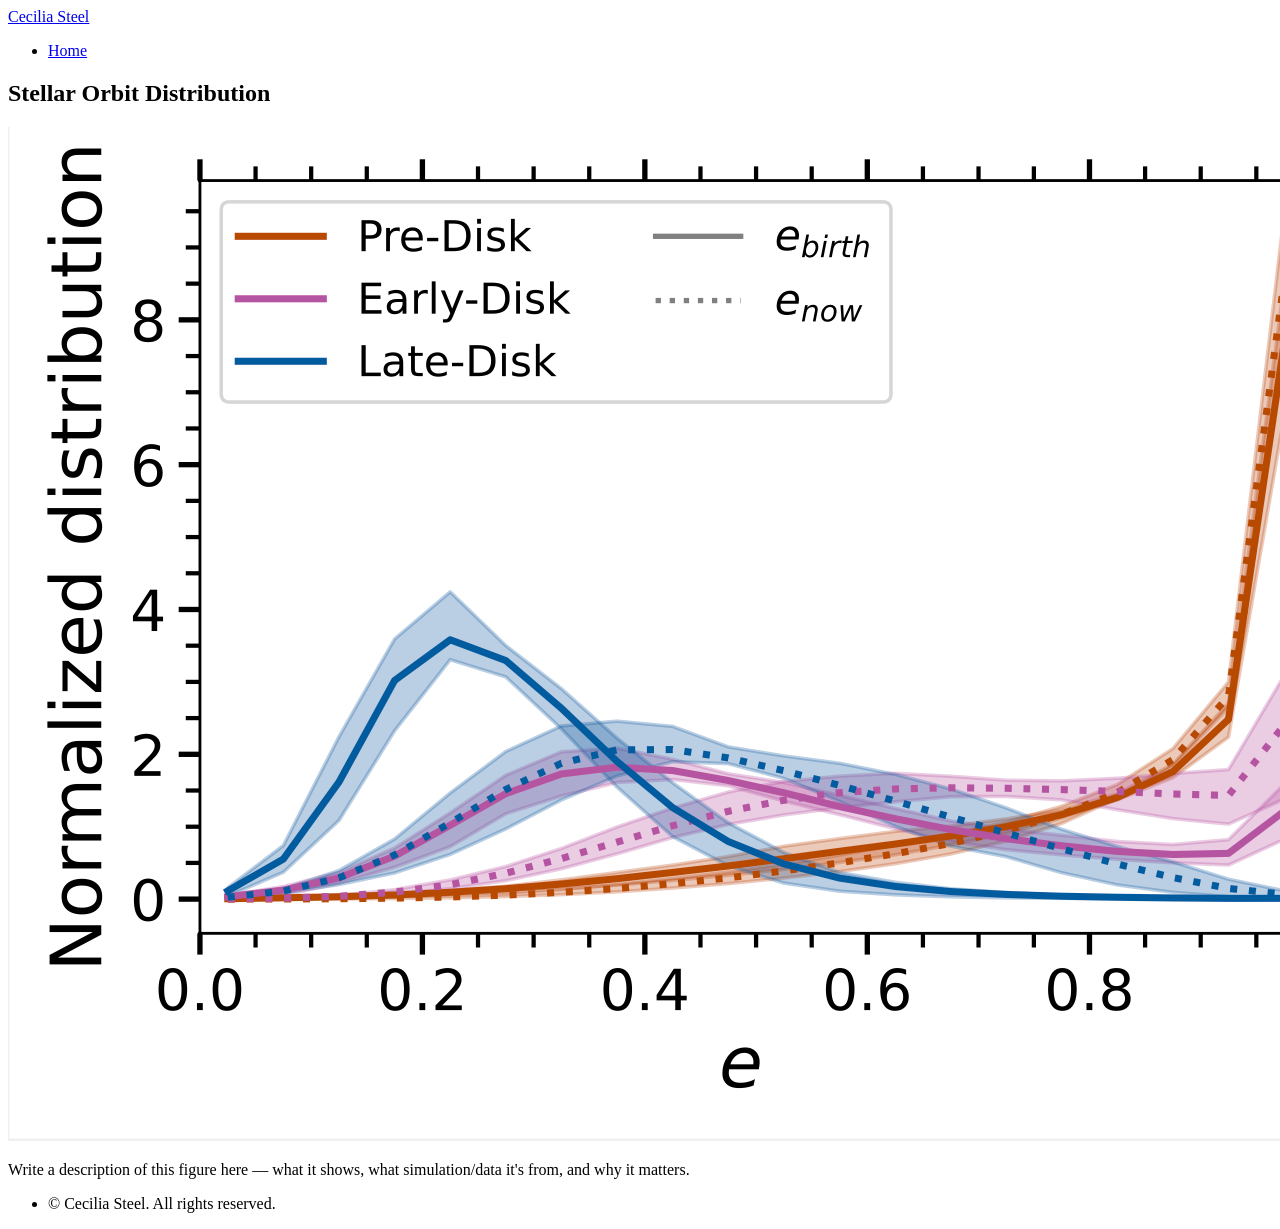
==== figure1.html @ f78ec2a2 "Create figure1.html" ====
<!DOCTYPE HTML>
<html>
	<head>
		<title></title>
		<meta charset="utf-8" />
		<meta name="viewport" content="width=device-width, initial-scale=1, user-scalable=no" />
		<link rel="stylesheet" href="assets/css/main.css" />
		<link rel="stylesheet" href="assets/css/custom.css" />
		<noscript><link rel="stylesheet" href="assets/css/noscript.css" /></noscript>
	</head>
	<body class="is-preload">
		<header id="header">
			<a href="index.html" class="title">Cecilia Steel</a>
			<nav>
				<ul>
					<li><a href="index.html">Home</a></li>
				</ul>
			</nav>
		</header>
		<div id="wrapper">
			<section id="main" class="wrapper">
				<div class="inner">
					<h1 class="major">Stellar Orbit Distribution</h1>
					<span class="image fit"><img src="images/edist.png" alt="" /></span>
					<p>Write a description of this figure here — what it shows, what simulation/data it's from, and why it matters.</p>
				</div>
			</section>
		</div>
		<footer id="footer" class="wrapper alt">
			<div class="inner">
				<ul class="menu">
					<li>&copy; Cecilia Steel. All rights reserved.</li>
				</ul>
			</div>
		</footer>
		<script src="assets/js/jquery.min.js"></script>
		<script src="assets/js/jquery.scrollex.min.js"></script>
		<script src="assets/js/jquery.scrolly.min.js"></script>
		<script src="assets/js/browser.min.js"></script>
		<script src="assets/js/breakpoints.min.js"></script>
		<script src="assets/js/util.js"></script>
		<script src="assets/js/main.js"></script>
	</body>
</html>
---- assets/css/main.css ----
@import url(fontawesome-all.min.css);

/*
	Hyperspace by HTML5 UP
	html5up.net | @ajlkn
	Free for personal and commercial use under the CCA 3.0 license (html5up.net/license)
*/

html, body, div, span, applet, object,
iframe, h1, h2, h3, h4, h5, h6, p, blockquote,
pre, a, abbr, acronym, address, big, cite,
code, del, dfn, em, img, ins, kbd, q, s, samp,
small, strike, strong, sub, sup, tt, var, b,
u, i, center, dl, dt, dd, ol, ul, li, fieldset,
form, label, legend, table, caption, tbody,
tfoot, thead, tr, th, td, article, aside,
canvas, details, embed, figure, figcaption,
footer, header, hgroup, menu, nav, output, ruby,
section, summary, time, mark, audio, video {
	margin: 0;
	padding: 0;
	border: 0;
	font-size: 100%;
	font: inherit;
	vertical-align: baseline;}

article, aside, details, figcaption, figure,
footer, header, hgroup, menu, nav, section {
	display: block;}

body {
	line-height: 1;
}

ol, ul {
	list-style: none;
}

blockquote, q {
	quotes: none;
}

	blockquote:before, blockquote:after, q:before, q:after {
		content: '';
		content: none;
	}

table {
	border-collapse: collapse;
	border-spacing: 0;
}

body {
	-webkit-text-size-adjust: none;
}

mark {
	background-color: transparent;
	color: inherit;
}

input::-moz-focus-inner {
	border: 0;
	padding: 0;
}

input, select, textarea {
	-moz-appearance: none;
	-webkit-appearance: none;
	-ms-appearance: none;
	appearance: none;
}

/* Basic */

	@-ms-viewport {
		width: device-width;
	}

	body {
		-ms-overflow-style: scrollbar;
	}

	@media screen and (max-width: 480px) {

		html, body {
			min-width: 320px;
		}

	}

	html {
		box-sizing: border-box;
	}

	*, *:before, *:after {
		box-sizing: inherit;
	}

	body {
		background: #312450;
	}

		body.is-preload *, body.is-preload *:before, body.is-preload *:after {
			-moz-animation: none !important;
			-webkit-animation: none !important;
			-ms-animation: none !important;
			animation: none !important;
			-moz-transition: none !important;
			-webkit-transition: none !important;
			-ms-transition: none !important;
			transition: none !important;
		}

/* Type */

	body, input, select, textarea {
		color: rgba(255, 255, 255, 0.55);
		font-family: Arial, Helvetica, sans-serif;
		font-size: 16.5pt;
		font-weight: normal;
		line-height: 1.75;
	}

		@media screen and (max-width: 1680px) {

			body, input, select, textarea {
				font-size: 13pt;
			}

		}

		@media screen and (max-width: 1280px) {

			body, input, select, textarea {
				font-size: 12pt;
			}

		}

		@media screen and (max-width: 360px) {

			body, input, select, textarea {
				font-size: 11pt;
			}

		}

	a {
		-moz-transition: color 0.2s ease, border-bottom-color 0.2s ease;
		-webkit-transition: color 0.2s ease, border-bottom-color 0.2s ease;
		-ms-transition: color 0.2s ease, border-bottom-color 0.2s ease;
		transition: color 0.2s ease, border-bottom-color 0.2s ease;
		border-bottom: dotted 1px rgba(255, 255, 255, 0.35);
		color: inherit;
		text-decoration: none;
	}

		a:hover {
			border-bottom-color: transparent;
			color: #ffffff;
		}

	strong, b {
		color: #ffffff;
		font-weight: bold;
	}

	em, i {
		font-style: italic;
	}

	p {
		margin: 0 0 2em 0;
	}

	h1, h2, h3, h4, h5, h6 {
		color: #ffffff;
		font-weight: bold;
		line-height: 1.5;
		margin: 0 0 0.5em 0;
	}

		h1 a, h2 a, h3 a, h4 a, h5 a, h6 a {
			color: inherit;
			text-decoration: none;
		}

	h1 {
		font-size: 2.75em;
	}

		h1.major {
			margin: 0 0 1.3em 0;
			position: relative;
			padding-bottom: 0.35em;
		}

			h1.major:after {
				background-image: -moz-linear-gradient(to right, #5e42a6, #b74e91);
				background-image: -webkit-linear-gradient(to right, #5e42a6, #b74e91);
				background-image: -ms-linear-gradient(to right, #5e42a6, #b74e91);
				background-image: linear-gradient(to right, #5e42a6, #b74e91);
				-moz-transition: max-width 0.2s ease;
				-webkit-transition: max-width 0.2s ease;
				-ms-transition: max-width 0.2s ease;
				transition: max-width 0.2s ease;
				border-radius: 0.2em;
				bottom: 0;
				content: '';
				height: 0.05em;
				position: absolute;
				right: 0;
				width: 100%;
			}

	h2 {
		font-size: 1.75em;
	}

	h3 {
		font-size: 1.1em;
	}

	h4 {
		font-size: 1em;
	}

	h5 {
		font-size: 0.8em;
	}

	h6 {
		font-size: 0.6em;
	}

	@media screen and (max-width: 736px) {

		h1 {
			font-size: 2em;
		}

		h2 {
			font-size: 1.25em;
		}

		h3 {
			font-size: 1em;
		}

		h4 {
			font-size: 0.8em;
		}

		h5 {
			font-size: 0.6em;
		}

		h6 {
			font-size: 0.6em;
		}

	}

	sub {
		font-size: 0.8em;
		position: relative;
		top: 0.5em;
	}

	sup {
		font-size: 0.8em;
		position: relative;
		top: -0.5em;
	}

	blockquote {
		border-left: solid 4px rgba(255, 255, 255, 0.15);
		font-style: italic;
		margin: 0 0 2em 0;
		padding: 0.5em 0 0.5em 2em;
	}

	code {
		background: rgba(255, 255, 255, 0.05);
		border-radius: 0.25em;
		border: solid 1px rgba(255, 255, 255, 0.15);
		font-family: "Courier New", monospace;
		font-size: 0.9em;
		margin: 0 0.25em;
		padding: 0.25em 0.65em;
	}

	pre {
		-webkit-overflow-scrolling: touch;
		font-family: "Courier New", monospace;
		font-size: 0.9em;
		margin: 0 0 2em 0;
	}

		pre code {
			display: block;
			line-height: 1.75em;
			padding: 1em 1.5em;
			overflow-x: auto;
		}

	hr {
		border: 0;
		border-bottom: solid 1px rgba(255, 255, 255, 0.15);
		margin: 2em 0;
	}

		hr.major {
			margin: 3em 0;
		}

	.align-left {
		text-align: left;
	}

	.align-center {
		text-align: center;
	}

	.align-right {
		text-align: right;
	}

/* Row */

	.row {
		display: flex;
		flex-wrap: wrap;
		box-sizing: border-box;
		align-items: stretch;
	}

		.row > * {
			box-sizing: border-box;
		}

		.row.gtr-uniform > * > :last-child {
			margin-bottom: 0;
		}

		.row.aln-left {
			justify-content: flex-start;
		}

		.row.aln-center {
			justify-content: center;
		}

		.row.aln-right {
			justify-content: flex-end;
		}

		.row.aln-top {
			align-items: flex-start;
		}

		.row.aln-middle {
			align-items: center;
		}

		.row.aln-bottom {
			align-items: flex-end;
		}

		.row > .imp {
			order: -1;
		}

		.row > .col-1 {
			width: 8.33333%;
		}

		.row > .off-1 {
			margin-left: 8.33333%;
		}

		.row > .col-2 {
			width: 16.66667%;
		}

		.row > .off-2 {
			margin-left: 16.66667%;
		}

		.row > .col-3 {
			width: 25%;
		}

		.row > .off-3 {
			margin-left: 25%;
		}

		.row > .col-4 {
			width: 33.33333%;
		}

		.row > .off-4 {
			margin-left: 33.33333%;
		}

		.row > .col-5 {
			width: 41.66667%;
		}

		.row > .off-5 {
			margin-left: 41.66667%;
		}

		.row > .col-6 {
			width: 50%;
		}

		.row > .off-6 {
			margin-left: 50%;
		}

		.row > .col-7 {
			width: 58.33333%;
		}

		.row > .off-7 {
			margin-left: 58.33333%;
		}

		.row > .col-8 {
			width: 66.66667%;
		}

		.row > .off-8 {
			margin-left: 66.66667%;
		}

		.row > .col-9 {
			width: 75%;
		}

		.row > .off-9 {
			margin-left: 75%;
		}

		.row > .col-10 {
			width: 83.33333%;
		}

		.row > .off-10 {
			margin-left: 83.33333%;
		}

		.row > .col-11 {
			width: 91.66667%;
		}

		.row > .off-11 {
			margin-left: 91.66667%;
		}

		.row > .col-12 {
			width: 100%;
		}

		.row > .off-12 {
			margin-left: 100%;
		}

		.row.gtr-0 {
			margin-top: 0;
			margin-left: 0em;
		}

			.row.gtr-0 > * {
				padding: 0 0 0 0em;
			}

			.row.gtr-0.gtr-uniform {
				margin-top: 0em;
			}

				.row.gtr-0.gtr-uniform > * {
					padding-top: 0em;
				}

		.row.gtr-25 {
			margin-top: 0;
			margin-left: -0.375em;
		}

			.row.gtr-25 > * {
				padding: 0 0 0 0.375em;
			}

			.row.gtr-25.gtr-uniform {
				margin-top: -0.375em;
			}

				.row.gtr-25.gtr-uniform > * {
					padding-top: 0.375em;
				}

		.row.gtr-50 {
			margin-top: 0;
			margin-left: -0.75em;
		}

			.row.gtr-50 > * {
				padding: 0 0 0 0.75em;
			}

			.row.gtr-50.gtr-uniform {
				margin-top: -0.75em;
			}

				.row.gtr-50.gtr-uniform > * {
					padding-top: 0.75em;
				}

		.row {
			margin-top: 0;
			margin-left: -1.5em;
		}

			.row > * {
				padding: 0 0 0 1.5em;
			}

			.row.gtr-uniform {
				margin-top: -1.5em;
			}

				.row.gtr-uniform > * {
					padding-top: 1.5em;
				}

		.row.gtr-150 {
			margin-top: 0;
			margin-left: -2.25em;
		}

			.row.gtr-150 > * {
				padding: 0 0 0 2.25em;
			}

			.row.gtr-150.gtr-uniform {
				margin-top: -2.25em;
			}

				.row.gtr-150.gtr-uniform > * {
					padding-top: 2.25em;
				}

		.row.gtr-200 {
			margin-top: 0;
			margin-left: -3em;
		}

			.row.gtr-200 > * {
				padding: 0 0 0 3em;
			}

			.row.gtr-200.gtr-uniform {
				margin-top: -3em;
			}

				.row.gtr-200.gtr-uniform > * {
					padding-top: 3em;
				}

		@media screen and (max-width: 1680px) {

			.row {
				display: flex;
				flex-wrap: wrap;
				box-sizing: border-box;
				align-items: stretch;
			}

				.row > * {
					box-sizing: border-box;
				}

				.row.gtr-uniform > * > :last-child {
					margin-bottom: 0;
				}

				.row.aln-left {
					justify-content: flex-start;
				}

				.row.aln-center {
					justify-content: center;
				}

				.row.aln-right {
					justify-content: flex-end;
				}

				.row.aln-top {
					align-items: flex-start;
				}

				.row.aln-middle {
					align-items: center;
				}

				.row.aln-bottom {
					align-items: flex-end;
				}

				.row > .imp-xlarge {
					order: -1;
				}

				.row > .col-1-xlarge {
					width: 8.33333%;
				}

				.row > .off-1-xlarge {
					margin-left: 8.33333%;
				}

				.row > .col-2-xlarge {
					width: 16.66667%;
				}

				.row > .off-2-xlarge {
					margin-left: 16.66667%;
				}

				.row > .col-3-xlarge {
					width: 25%;
				}

				.row > .off-3-xlarge {
					margin-left: 25%;
				}

				.row > .col-4-xlarge {
					width: 33.33333%;
				}

				.row > .off-4-xlarge {
					margin-left: 33.33333%;
				}

				.row > .col-5-xlarge {
					width: 41.66667%;
				}

				.row > .off-5-xlarge {
					margin-left: 41.66667%;
				}

				.row > .col-6-xlarge {
					width: 50%;
				}

				.row > .off-6-xlarge {
					margin-left: 50%;
				}

				.row > .col-7-xlarge {
					width: 58.33333%;
				}

				.row > .off-7-xlarge {
					margin-left: 58.33333%;
				}

				.row > .col-8-xlarge {
					width: 66.66667%;
				}

				.row > .off-8-xlarge {
					margin-left: 66.66667%;
				}

				.row > .col-9-xlarge {
					width: 75%;
				}

				.row > .off-9-xlarge {
					margin-left: 75%;
				}

				.row > .col-10-xlarge {
					width: 83.33333%;
				}

				.row > .off-10-xlarge {
					margin-left: 83.33333%;
				}

				.row > .col-11-xlarge {
					width: 91.66667%;
				}

				.row > .off-11-xlarge {
					margin-left: 91.66667%;
				}

				.row > .col-12-xlarge {
					width: 100%;
				}

				.row > .off-12-xlarge {
					margin-left: 100%;
				}

				.row.gtr-0 {
					margin-top: 0;
					margin-left: 0em;
				}

					.row.gtr-0 > * {
						padding: 0 0 0 0em;
					}

					.row.gtr-0.gtr-uniform {
						margin-top: 0em;
					}

						.row.gtr-0.gtr-uniform > * {
							padding-top: 0em;
						}

				.row.gtr-25 {
					margin-top: 0;
					margin-left: -0.375em;
				}

					.row.gtr-25 > * {
						padding: 0 0 0 0.375em;
					}

					.row.gtr-25.gtr-uniform {
						margin-top: -0.375em;
					}

						.row.gtr-25.gtr-uniform > * {
							padding-top: 0.375em;
						}

				.row.gtr-50 {
					margin-top: 0;
					margin-left: -0.75em;
				}

					.row.gtr-50 > * {
						padding: 0 0 0 0.75em;
					}

					.row.gtr-50.gtr-uniform {
						margin-top: -0.75em;
					}

						.row.gtr-50.gtr-uniform > * {
							padding-top: 0.75em;
						}

				.row {
					margin-top: 0;
					margin-left: -1.5em;
				}

					.row > * {
						padding: 0 0 0 1.5em;
					}

					.row.gtr-uniform {
						margin-top: -1.5em;
					}

						.row.gtr-uniform > * {
							padding-top: 1.5em;
						}

				.row.gtr-150 {
					margin-top: 0;
					margin-left: -2.25em;
				}

					.row.gtr-150 > * {
						padding: 0 0 0 2.25em;
					}

					.row.gtr-150.gtr-uniform {
						margin-top: -2.25em;
					}

						.row.gtr-150.gtr-uniform > * {
							padding-top: 2.25em;
						}

				.row.gtr-200 {
					margin-top: 0;
					margin-left: -3em;
				}

					.row.gtr-200 > * {
						padding: 0 0 0 3em;
					}

					.row.gtr-200.gtr-uniform {
						margin-top: -3em;
					}

						.row.gtr-200.gtr-uniform > * {
							padding-top: 3em;
						}

		}

		@media screen and (max-width: 1280px) {

			.row {
				display: flex;
				flex-wrap: wrap;
				box-sizing: border-box;
				align-items: stretch;
			}

				.row > * {
					box-sizing: border-box;
				}

				.row.gtr-uniform > * > :last-child {
					margin-bottom: 0;
				}

				.row.aln-left {
					justify-content: flex-start;
				}

				.row.aln-center {
					justify-content: center;
				}

				.row.aln-right {
					justify-content: flex-end;
				}

				.row.aln-top {
					align-items: flex-start;
				}

				.row.aln-middle {
					align-items: center;
				}

				.row.aln-bottom {
					align-items: flex-end;
				}

				.row > .imp-large {
					order: -1;
				}

				.row > .col-1-large {
					width: 8.33333%;
				}

				.row > .off-1-large {
					margin-left: 8.33333%;
				}

				.row > .col-2-large {
					width: 16.66667%;
				}

				.row > .off-2-large {
					margin-left: 16.66667%;
				}

				.row > .col-3-large {
					width: 25%;
				}

				.row > .off-3-large {
					margin-left: 25%;
				}

				.row > .col-4-large {
					width: 33.33333%;
				}

				.row > .off-4-large {
					margin-left: 33.33333%;
				}

				.row > .col-5-large {
					width: 41.66667%;
				}

				.row > .off-5-large {
					margin-left: 41.66667%;
				}

				.row > .col-6-large {
					width: 50%;
				}

				.row > .off-6-large {
					margin-left: 50%;
				}

				.row > .col-7-large {
					width: 58.33333%;
				}

				.row > .off-7-large {
					margin-left: 58.33333%;
				}

				.row > .col-8-large {
					width: 66.66667%;
				}

				.row > .off-8-large {
					margin-left: 66.66667%;
				}

				.row > .col-9-large {
					width: 75%;
				}

				.row > .off-9-large {
					margin-left: 75%;
				}

				.row > .col-10-large {
					width: 83.33333%;
				}

				.row > .off-10-large {
					margin-left: 83.33333%;
				}

				.row > .col-11-large {
					width: 91.66667%;
				}

				.row > .off-11-large {
					margin-left: 91.66667%;
				}

				.row > .col-12-large {
					width: 100%;
				}

				.row > .off-12-large {
					margin-left: 100%;
				}

				.row.gtr-0 {
					margin-top: 0;
					margin-left: 0em;
				}

					.row.gtr-0 > * {
						padding: 0 0 0 0em;
					}

					.row.gtr-0.gtr-uniform {
						margin-top: 0em;
					}

						.row.gtr-0.gtr-uniform > * {
							padding-top: 0em;
						}

				.row.gtr-25 {
					margin-top: 0;
					margin-left: -0.375em;
				}

					.row.gtr-25 > * {
						padding: 0 0 0 0.375em;
					}

					.row.gtr-25.gtr-uniform {
						margin-top: -0.375em;
					}

						.row.gtr-25.gtr-uniform > * {
							padding-top: 0.375em;
						}

				.row.gtr-50 {
					margin-top: 0;
					margin-left: -0.75em;
				}

					.row.gtr-50 > * {
						padding: 0 0 0 0.75em;
					}

					.row.gtr-50.gtr-uniform {
						margin-top: -0.75em;
					}

						.row.gtr-50.gtr-uniform > * {
							padding-top: 0.75em;
						}

				.row {
					margin-top: 0;
					margin-left: -1.5em;
				}

					.row > * {
						padding: 0 0 0 1.5em;
					}

					.row.gtr-uniform {
						margin-top: -1.5em;
					}

						.row.gtr-uniform > * {
							padding-top: 1.5em;
						}

				.row.gtr-150 {
					margin-top: 0;
					margin-left: -2.25em;
				}

					.row.gtr-150 > * {
						padding: 0 0 0 2.25em;
					}

					.row.gtr-150.gtr-uniform {
						margin-top: -2.25em;
					}

						.row.gtr-150.gtr-uniform > * {
							padding-top: 2.25em;
						}

				.row.gtr-200 {
					margin-top: 0;
					margin-left: -3em;
				}

					.row.gtr-200 > * {
						padding: 0 0 0 3em;
					}

					.row.gtr-200.gtr-uniform {
						margin-top: -3em;
					}

						.row.gtr-200.gtr-uniform > * {
							padding-top: 3em;
						}

		}

		@media screen and (max-width: 980px) {

			.row {
				display: flex;
				flex-wrap: wrap;
				box-sizing: border-box;
				align-items: stretch;
			}

				.row > * {
					box-sizing: border-box;
				}

				.row.gtr-uniform > * > :last-child {
					margin-bottom: 0;
				}

				.row.aln-left {
					justify-content: flex-start;
				}

				.row.aln-center {
					justify-content: center;
				}

				.row.aln-right {
					justify-content: flex-end;
				}

				.row.aln-top {
					align-items: flex-start;
				}

				.row.aln-middle {
					align-items: center;
				}

				.row.aln-bottom {
					align-items: flex-end;
				}

				.row > .imp-medium {
					order: -1;
				}

				.row > .col-1-medium {
					width: 8.33333%;
				}

				.row > .off-1-medium {
					margin-left: 8.33333%;
				}

				.row > .col-2-medium {
					width: 16.66667%;
				}

				.row > .off-2-medium {
					margin-left: 16.66667%;
				}

				.row > .col-3-medium {
					width: 25%;
				}

				.row > .off-3-medium {
					margin-left: 25%;
				}

				.row > .col-4-medium {
					width: 33.33333%;
				}

				.row > .off-4-medium {
					margin-left: 33.33333%;
				}

				.row > .col-5-medium {
					width: 41.66667%;
				}

				.row > .off-5-medium {
					margin-left: 41.66667%;
				}

				.row > .col-6-medium {
					width: 50%;
				}

				.row > .off-6-medium {
					margin-left: 50%;
				}

				.row > .col-7-medium {
					width: 58.33333%;
				}

				.row > .off-7-medium {
					margin-left: 58.33333%;
				}

				.row > .col-8-medium {
					width: 66.66667%;
				}

				.row > .off-8-medium {
					margin-left: 66.66667%;
				}

				.row > .col-9-medium {
					width: 75%;
				}

				.row > .off-9-medium {
					margin-left: 75%;
				}

				.row > .col-10-medium {
					width: 83.33333%;
				}

				.row > .off-10-medium {
					margin-left: 83.33333%;
				}

				.row > .col-11-medium {
					width: 91.66667%;
				}

				.row > .off-11-medium {
					margin-left: 91.66667%;
				}

				.row > .col-12-medium {
					width: 100%;
				}

				.row > .off-12-medium {
					margin-left: 100%;
				}

				.row.gtr-0 {
					margin-top: 0;
					margin-left: 0em;
				}

					.row.gtr-0 > * {
						padding: 0 0 0 0em;
					}

					.row.gtr-0.gtr-uniform {
						margin-top: 0em;
					}

						.row.gtr-0.gtr-uniform > * {
							padding-top: 0em;
						}

				.row.gtr-25 {
					margin-top: 0;
					margin-left: -0.375em;
				}

					.row.gtr-25 > * {
						padding: 0 0 0 0.375em;
					}

					.row.gtr-25.gtr-uniform {
						margin-top: -0.375em;
					}

						.row.gtr-25.gtr-uniform > * {
							padding-top: 0.375em;
						}

				.row.gtr-50 {
					margin-top: 0;
					margin-left: -0.75em;
				}

					.row.gtr-50 > * {
						padding: 0 0 0 0.75em;
					}

					.row.gtr-50.gtr-uniform {
						margin-top: -0.75em;
					}

						.row.gtr-50.gtr-uniform > * {
							padding-top: 0.75em;
						}

				.row {
					margin-top: 0;
					margin-left: -1.5em;
				}

					.row > * {
						padding: 0 0 0 1.5em;
					}

					.row.gtr-uniform {
						margin-top: -1.5em;
					}

						.row.gtr-uniform > * {
							padding-top: 1.5em;
						}

				.row.gtr-150 {
					margin-top: 0;
					margin-left: -2.25em;
				}

					.row.gtr-150 > * {
						padding: 0 0 0 2.25em;
					}

					.row.gtr-150.gtr-uniform {
						margin-top: -2.25em;
					}

						.row.gtr-150.gtr-uniform > * {
							padding-top: 2.25em;
						}

				.row.gtr-200 {
					margin-top: 0;
					margin-left: -3em;
				}

					.row.gtr-200 > * {
						padding: 0 0 0 3em;
					}

					.row.gtr-200.gtr-uniform {
						margin-top: -3em;
					}

						.row.gtr-200.gtr-uniform > * {
							padding-top: 3em;
						}

		}

		@media screen and (max-width: 736px) {

			.row {
				display: flex;
				flex-wrap: wrap;
				box-sizing: border-box;
				align-items: stretch;
			}

				.row > * {
					box-sizing: border-box;
				}

				.row.gtr-uniform > * > :last-child {
					margin-bottom: 0;
				}

				.row.aln-left {
					justify-content: flex-start;
				}

				.row.aln-center {
					justify-content: center;
				}

				.row.aln-right {
					justify-content: flex-end;
				}

				.row.aln-top {
					align-items: flex-start;
				}

				.row.aln-middle {
					align-items: center;
				}

				.row.aln-bottom {
					align-items: flex-end;
				}

				.row > .imp-small {
					order: -1;
				}

				.row > .col-1-small {
					width: 8.33333%;
				}

				.row > .off-1-small {
					margin-left: 8.33333%;
				}

				.row > .col-2-small {
					width: 16.66667%;
				}

				.row > .off-2-small {
					margin-left: 16.66667%;
				}

				.row > .col-3-small {
					width: 25%;
				}

				.row > .off-3-small {
					margin-left: 25%;
				}

				.row > .col-4-small {
					width: 33.33333%;
				}

				.row > .off-4-small {
					margin-left: 33.33333%;
				}

				.row > .col-5-small {
					width: 41.66667%;
				}

				.row > .off-5-small {
					margin-left: 41.66667%;
				}

				.row > .col-6-small {
					width: 50%;
				}

				.row > .off-6-small {
					margin-left: 50%;
				}

				.row > .col-7-small {
					width: 58.33333%;
				}

				.row > .off-7-small {
					margin-left: 58.33333%;
				}

				.row > .col-8-small {
					width: 66.66667%;
				}

				.row > .off-8-small {
					margin-left: 66.66667%;
				}

				.row > .col-9-small {
					width: 75%;
				}

				.row > .off-9-small {
					margin-left: 75%;
				}

				.row > .col-10-small {
					width: 83.33333%;
				}

				.row > .off-10-small {
					margin-left: 83.33333%;
				}

				.row > .col-11-small {
					width: 91.66667%;
				}

				.row > .off-11-small {
					margin-left: 91.66667%;
				}

				.row > .col-12-small {
					width: 100%;
				}

				.row > .off-12-small {
					margin-left: 100%;
				}

				.row.gtr-0 {
					margin-top: 0;
					margin-left: 0em;
				}

					.row.gtr-0 > * {
						padding: 0 0 0 0em;
					}

					.row.gtr-0.gtr-uniform {
						margin-top: 0em;
					}

						.row.gtr-0.gtr-uniform > * {
							padding-top: 0em;
						}

				.row.gtr-25 {
					margin-top: 0;
					margin-left: -0.375em;
				}

					.row.gtr-25 > * {
						padding: 0 0 0 0.375em;
					}

					.row.gtr-25.gtr-uniform {
						margin-top: -0.375em;
					}

						.row.gtr-25.gtr-uniform > * {
							padding-top: 0.375em;
						}

				.row.gtr-50 {
					margin-top: 0;
					margin-left: -0.75em;
				}

					.row.gtr-50 > * {
						padding: 0 0 0 0.75em;
					}

					.row.gtr-50.gtr-uniform {
						margin-top: -0.75em;
					}

						.row.gtr-50.gtr-uniform > * {
							padding-top: 0.75em;
						}

				.row {
					margin-top: 0;
					margin-left: -1.5em;
				}

					.row > * {
						padding: 0 0 0 1.5em;
					}

					.row.gtr-uniform {
						margin-top: -1.5em;
					}

						.row.gtr-uniform > * {
							padding-top: 1.5em;
						}

				.row.gtr-150 {
					margin-top: 0;
					margin-left: -2.25em;
				}

					.row.gtr-150 > * {
						padding: 0 0 0 2.25em;
					}

					.row.gtr-150.gtr-uniform {
						margin-top: -2.25em;
					}

						.row.gtr-150.gtr-uniform > * {
							padding-top: 2.25em;
						}

				.row.gtr-200 {
					margin-top: 0;
					margin-left: -3em;
				}

					.row.gtr-200 > * {
						padding: 0 0 0 3em;
					}

					.row.gtr-200.gtr-uniform {
						margin-top: -3em;
					}

						.row.gtr-200.gtr-uniform > * {
							padding-top: 3em;
						}

		}

		@media screen and (max-width: 480px) {

			.row {
				display: flex;
				flex-wrap: wrap;
				box-sizing: border-box;
				align-items: stretch;
			}

				.row > * {
					box-sizing: border-box;
				}

				.row.gtr-uniform > * > :last-child {
					margin-bottom: 0;
				}

				.row.aln-left {
					justify-content: flex-start;
				}

				.row.aln-center {
					justify-content: center;
				}

				.row.aln-right {
					justify-content: flex-end;
				}

				.row.aln-top {
					align-items: flex-start;
				}

				.row.aln-middle {
					align-items: center;
				}

				.row.aln-bottom {
					align-items: flex-end;
				}

				.row > .imp-xsmall {
					order: -1;
				}

				.row > .col-1-xsmall {
					width: 8.33333%;
				}

				.row > .off-1-xsmall {
					margin-left: 8.33333%;
				}

				.row > .col-2-xsmall {
					width: 16.66667%;
				}

				.row > .off-2-xsmall {
					margin-left: 16.66667%;
				}

				.row > .col-3-xsmall {
					width: 25%;
				}

				.row > .off-3-xsmall {
					margin-left: 25%;
				}

				.row > .col-4-xsmall {
					width: 33.33333%;
				}

				.row > .off-4-xsmall {
					margin-left: 33.33333%;
				}

				.row > .col-5-xsmall {
					width: 41.66667%;
				}

				.row > .off-5-xsmall {
					margin-left: 41.66667%;
				}

				.row > .col-6-xsmall {
					width: 50%;
				}

				.row > .off-6-xsmall {
					margin-left: 50%;
				}

				.row > .col-7-xsmall {
					width: 58.33333%;
				}

				.row > .off-7-xsmall {
					margin-left: 58.33333%;
				}

				.row > .col-8-xsmall {
					width: 66.66667%;
				}

				.row > .off-8-xsmall {
					margin-left: 66.66667%;
				}

				.row > .col-9-xsmall {
					width: 75%;
				}

				.row > .off-9-xsmall {
					margin-left: 75%;
				}

				.row > .col-10-xsmall {
					width: 83.33333%;
				}

				.row > .off-10-xsmall {
					margin-left: 83.33333%;
				}

				.row > .col-11-xsmall {
					width: 91.66667%;
				}

				.row > .off-11-xsmall {
					margin-left: 91.66667%;
				}

				.row > .col-12-xsmall {
					width: 100%;
				}

				.row > .off-12-xsmall {
					margin-left: 100%;
				}

				.row.gtr-0 {
					margin-top: 0;
					margin-left: 0em;
				}

					.row.gtr-0 > * {
						padding: 0 0 0 0em;
					}

					.row.gtr-0.gtr-uniform {
						margin-top: 0em;
					}

						.row.gtr-0.gtr-uniform > * {
							padding-top: 0em;
						}

				.row.gtr-25 {
					margin-top: 0;
					margin-left: -0.375em;
				}

					.row.gtr-25 > * {
						padding: 0 0 0 0.375em;
					}

					.row.gtr-25.gtr-uniform {
						margin-top: -0.375em;
					}

						.row.gtr-25.gtr-uniform > * {
							padding-top: 0.375em;
						}

				.row.gtr-50 {
					margin-top: 0;
					margin-left: -0.75em;
				}

					.row.gtr-50 > * {
						padding: 0 0 0 0.75em;
					}

					.row.gtr-50.gtr-uniform {
						margin-top: -0.75em;
					}

						.row.gtr-50.gtr-uniform > * {
							padding-top: 0.75em;
						}

				.row {
					margin-top: 0;
					margin-left: -1.5em;
				}

					.row > * {
						padding: 0 0 0 1.5em;
					}

					.row.gtr-uniform {
						margin-top: -1.5em;
					}

						.row.gtr-uniform > * {
							padding-top: 1.5em;
						}

				.row.gtr-150 {
					margin-top: 0;
					margin-left: -2.25em;
				}

					.row.gtr-150 > * {
						padding: 0 0 0 2.25em;
					}

					.row.gtr-150.gtr-uniform {
						margin-top: -2.25em;
					}

						.row.gtr-150.gtr-uniform > * {
							padding-top: 2.25em;
						}

				.row.gtr-200 {
					margin-top: 0;
					margin-left: -3em;
				}

					.row.gtr-200 > * {
						padding: 0 0 0 3em;
					}

					.row.gtr-200.gtr-uniform {
						margin-top: -3em;
					}

						.row.gtr-200.gtr-uniform > * {
							padding-top: 3em;
						}

		}

/* Box */

	.box {
		border-radius: 0.25em;
		border: solid 1px rgba(255, 255, 255, 0.15);
		margin-bottom: 2em;
		padding: 1.5em;
	}

		.box > :last-child,
		.box > :last-child > :last-child,
		.box > :last-child > :last-child > :last-child {
			margin-bottom: 0;
		}

		.box.alt {
			border: 0;
			border-radius: 0;
			padding: 0;
		}

/* Button */

	input[type="submit"],
	input[type="reset"],
	input[type="button"],
	button,
	.button {
		-moz-appearance: none;
		-webkit-appearance: none;
		-ms-appearance: none;
		appearance: none;
		-moz-transition: border-color 0.2s ease;
		-webkit-transition: border-color 0.2s ease;
		-ms-transition: border-color 0.2s ease;
		transition: border-color 0.2s ease;
		background-color: transparent;
		border: solid 1px !important;
		border-color: rgba(255, 255, 255, 0.15) !important;
		border-radius: 3em;
		color: #ffffff !important;
		cursor: pointer;
		display: inline-block;
		font-size: 0.6em;
		font-weight: bold;
		height: calc(4.75em + 2px);
		letter-spacing: 0.25em;
		line-height: 4.75em;
		outline: 0;
		padding: 0 3.75em;
		position: relative;
		text-align: center;
		text-decoration: none;
		text-transform: uppercase;
		white-space: nowrap;
	}

		input[type="submit"]:after,
		input[type="reset"]:after,
		input[type="button"]:after,
		button:after,
		.button:after {
			-moz-transform: scale(0.25);
			-webkit-transform: scale(0.25);
			-ms-transform: scale(0.25);
			transform: scale(0.25);
			pointer-events: none;
			-moz-transition: opacity 0.2s ease, -moz-transform 0.2s ease;
			-webkit-transition: opacity 0.2s ease, -webkit-transform 0.2s ease;
			-ms-transition: opacity 0.2s ease, -ms-transform 0.2s ease;
			transition: opacity 0.2s ease, transform 0.2s ease;
			background: #ffffff;
			border-radius: 3em;
			content: '';
			height: 100%;
			left: 0;
			opacity: 0;
			position: absolute;
			top: 0;
			width: 100%;
		}

		input[type="submit"].icon:before,
		input[type="reset"].icon:before,
		input[type="button"].icon:before,
		button.icon:before,
		.button.icon:before {
			margin-right: 0.75em;
		}

		input[type="submit"].fit,
		input[type="reset"].fit,
		input[type="button"].fit,
		button.fit,
		.button.fit {
			width: 100%;
		}

		input[type="submit"].small,
		input[type="reset"].small,
		input[type="button"].small,
		button.small,
		.button.small {
			font-size: 0.4em;
		}

		input[type="submit"].large,
		input[type="reset"].large,
		input[type="button"].large,
		button.large,
		.button.large {
			font-size: 0.8em;
		}

		input[type="submit"].primary,
		input[type="reset"].primary,
		input[type="button"].primary,
		button.primary,
		.button.primary {
			background-color: #ffffff;
			color: #312450 !important;
		}

			input[type="submit"].primary:after,
			input[type="reset"].primary:after,
			input[type="button"].primary:after,
			button.primary:after,
			.button.primary:after {
				display: none;
			}

		input[type="submit"].disabled, input[type="submit"]:disabled,
		input[type="reset"].disabled,
		input[type="reset"]:disabled,
		input[type="button"].disabled,
		input[type="button"]:disabled,
		button.disabled,
		button:disabled,
		.button.disabled,
		.button:disabled {
			cursor: default;
			opacity: 0.5;
			pointer-events: none;
		}

		input[type="submit"]:hover,
		input[type="reset"]:hover,
		input[type="button"]:hover,
		button:hover,
		.button:hover {
			border-color: rgba(255, 255, 255, 0.55) !important;
		}

			input[type="submit"]:hover:after,
			input[type="reset"]:hover:after,
			input[type="button"]:hover:after,
			button:hover:after,
			.button:hover:after {
				opacity: 0.05;
				-moz-transform: scale(1);
				-webkit-transform: scale(1);
				-ms-transform: scale(1);
				transform: scale(1);
			}

			input[type="submit"]:hover:active,
			input[type="reset"]:hover:active,
			input[type="button"]:hover:active,
			button:hover:active,
			.button:hover:active {
				border-color: #ffffff !important;
			}

				input[type="submit"]:hover:active:after,
				input[type="reset"]:hover:active:after,
				input[type="button"]:hover:active:after,
				button:hover:active:after,
				.button:hover:active:after {
					opacity: 0.1;
				}

/* Features */

	.features {
		display: -moz-flex;
		display: -webkit-flex;
		display: -ms-flex;
		display: flex;
		-moz-flex-wrap: wrap;
		-webkit-flex-wrap: wrap;
		-ms-flex-wrap: wrap;
		flex-wrap: wrap;
		border-radius: 0.25em;
		border: solid 1px rgba(255, 255, 255, 0.15);
		background: rgba(255, 255, 255, 0.05);
		margin: 0 0 2em 0;
	}

		.features section {
			padding: 3.5em 3em 1em 7em ;
			width: 50%;
			border-top: solid 1px rgba(255, 255, 255, 0.15);
			position: relative;
		}

			.features section:nth-child(-n + 2) {
				border-top-width: 0;
			}

			.features section:nth-child(2n) {
				border-left: solid 1px rgba(255, 255, 255, 0.15);
			}

			.features section .icon {
				-moz-transition: opacity 0.5s ease, -moz-transform 0.5s ease;
				-webkit-transition: opacity 0.5s ease, -webkit-transform 0.5s ease;
				-ms-transition: opacity 0.5s ease, -ms-transform 0.5s ease;
				transition: opacity 0.5s ease, transform 0.5s ease;
				-moz-transition-delay: 1s;
				-webkit-transition-delay: 1s;
				-ms-transition-delay: 1s;
				transition-delay: 1s;
				-moz-transform: scale(1);
				-webkit-transform: scale(1);
				-ms-transform: scale(1);
				transform: scale(1);
				position: absolute;
				left: 3em;
				top: 3em;
				opacity: 1;
			}

			.features section:nth-child(1) .icon {
				-moz-transition-delay: 0.15s;
				-webkit-transition-delay: 0.15s;
				-ms-transition-delay: 0.15s;
				transition-delay: 0.15s;
			}

			.features section:nth-child(2) .icon {
				-moz-transition-delay: 0.3s;
				-webkit-transition-delay: 0.3s;
				-ms-transition-delay: 0.3s;
				transition-delay: 0.3s;
			}

			.features section:nth-child(3) .icon {
				-moz-transition-delay: 0.45s;
				-webkit-transition-delay: 0.45s;
				-ms-transition-delay: 0.45s;
				transition-delay: 0.45s;
			}

			.features section:nth-child(4) .icon {
				-moz-transition-delay: 0.6s;
				-webkit-transition-delay: 0.6s;
				-ms-transition-delay: 0.6s;
				transition-delay: 0.6s;
			}

			.features section:nth-child(5) .icon {
				-moz-transition-delay: 0.75s;
				-webkit-transition-delay: 0.75s;
				-ms-transition-delay: 0.75s;
				transition-delay: 0.75s;
			}

			.features section:nth-child(6) .icon {
				-moz-transition-delay: 0.9s;
				-webkit-transition-delay: 0.9s;
				-ms-transition-delay: 0.9s;
				transition-delay: 0.9s;
			}

			.features section:nth-child(7) .icon {
				-moz-transition-delay: 1.05s;
				-webkit-transition-delay: 1.05s;
				-ms-transition-delay: 1.05s;
				transition-delay: 1.05s;
			}

			.features section:nth-child(8) .icon {
				-moz-transition-delay: 1.2s;
				-webkit-transition-delay: 1.2s;
				-ms-transition-delay: 1.2s;
				transition-delay: 1.2s;
			}

			.features section:nth-child(9) .icon {
				-moz-transition-delay: 1.35s;
				-webkit-transition-delay: 1.35s;
				-ms-transition-delay: 1.35s;
				transition-delay: 1.35s;
			}

			.features section:nth-child(10) .icon {
				-moz-transition-delay: 1.5s;
				-webkit-transition-delay: 1.5s;
				-ms-transition-delay: 1.5s;
				transition-delay: 1.5s;
			}

			.features section:nth-child(11) .icon {
				-moz-transition-delay: 1.65s;
				-webkit-transition-delay: 1.65s;
				-ms-transition-delay: 1.65s;
				transition-delay: 1.65s;
			}

			.features section:nth-child(12) .icon {
				-moz-transition-delay: 1.8s;
				-webkit-transition-delay: 1.8s;
				-ms-transition-delay: 1.8s;
				transition-delay: 1.8s;
			}

			.features section:nth-child(13) .icon {
				-moz-transition-delay: 1.95s;
				-webkit-transition-delay: 1.95s;
				-ms-transition-delay: 1.95s;
				transition-delay: 1.95s;
			}

			.features section:nth-child(14) .icon {
				-moz-transition-delay: 2.1s;
				-webkit-transition-delay: 2.1s;
				-ms-transition-delay: 2.1s;
				transition-delay: 2.1s;
			}

			.features section:nth-child(15) .icon {
				-moz-transition-delay: 2.25s;
				-webkit-transition-delay: 2.25s;
				-ms-transition-delay: 2.25s;
				transition-delay: 2.25s;
			}

			.features section:nth-child(16) .icon {
				-moz-transition-delay: 2.4s;
				-webkit-transition-delay: 2.4s;
				-ms-transition-delay: 2.4s;
				transition-delay: 2.4s;
			}

			.features section:nth-child(17) .icon {
				-moz-transition-delay: 2.55s;
				-webkit-transition-delay: 2.55s;
				-ms-transition-delay: 2.55s;
				transition-delay: 2.55s;
			}

			.features section:nth-child(18) .icon {
				-moz-transition-delay: 2.7s;
				-webkit-transition-delay: 2.7s;
				-ms-transition-delay: 2.7s;
				transition-delay: 2.7s;
			}

			.features section:nth-child(19) .icon {
				-moz-transition-delay: 2.85s;
				-webkit-transition-delay: 2.85s;
				-ms-transition-delay: 2.85s;
				transition-delay: 2.85s;
			}

			.features section:nth-child(20) .icon {
				-moz-transition-delay: 3s;
				-webkit-transition-delay: 3s;
				-ms-transition-delay: 3s;
				transition-delay: 3s;
			}

		.features.inactive section .icon {
			-moz-transform: scale(0.5);
			-webkit-transform: scale(0.5);
			-ms-transform: scale(0.5);
			transform: scale(0.5);
			opacity: 0;
		}

		@media screen and (max-width: 980px) {

			.features {
				display: block;
			}

				.features section {
					border-top-width: 1px !important;
					border-left-width: 0 !important;
					width: 100%;
				}

					.features section:first-child {
						border-top-width: 0 !important;
					}

		}

		@media screen and (max-width: 736px) {

			.features section {
				padding: 2.5em 1.5em 0.1em 5.5em ;
			}

				.features section .icon {
					left: 1.5em;
					top: 2em;
				}

		}

		@media screen and (max-width: 480px) {

			.features section {
				padding: 2em 1.5em 0.1em 1.5em ;
			}

				.features section .icon {
					left: 0;
					position: relative;
					top: 0;
				}

		}

/* Form */

	form {
		margin: 0 0 2em 0;
	}

		form > :last-child {
			margin-bottom: 0;
		}

		form > .fields {
			display: -moz-flex;
			display: -webkit-flex;
			display: -ms-flex;
			display: flex;
			-moz-flex-wrap: wrap;
			-webkit-flex-wrap: wrap;
			-ms-flex-wrap: wrap;
			flex-wrap: wrap;
			width: calc(100% + 3em);
			margin: -1.5em 0 2em -1.5em;
		}

			form > .fields > .field {
				-moz-flex-grow: 0;
				-webkit-flex-grow: 0;
				-ms-flex-grow: 0;
				flex-grow: 0;
				-moz-flex-shrink: 0;
				-webkit-flex-shrink: 0;
				-ms-flex-shrink: 0;
				flex-shrink: 0;
				padding: 1.5em 0 0 1.5em;
				width: calc(100% - 1.5em);
			}

				form > .fields > .field.half {
					width: calc(50% - 0.75em);
				}

				form > .fields > .field.third {
					width: calc(100%/3 - 0.5em);
				}

				form > .fields > .field.quarter {
					width: calc(25% - 0.375em);
				}

		@media screen and (max-width: 480px) {

			form > .fields {
				width: calc(100% + 3em);
				margin: -1.5em 0 2em -1.5em;
			}

				form > .fields > .field {
					padding: 1.5em 0 0 1.5em;
					width: calc(100% - 1.5em);
				}

					form > .fields > .field.half {
						width: calc(100% - 1.5em);
					}

					form > .fields > .field.third {
						width: calc(100% - 1.5em);
					}

					form > .fields > .field.quarter {
						width: calc(100% - 1.5em);
					}

		}

	label {
		color: #ffffff;
		font-weight: bold;
		line-height: 1.5;
		margin: 0 0 0.7em 0;
		display: block;
		font-size: 1.1em;
	}

	input[type="text"],
	input[type="password"],
	input[type="email"],
	input[type="tel"],
	select,
	textarea {
		-moz-appearance: none;
		-webkit-appearance: none;
		-ms-appearance: none;
		appearance: none;
		background: rgba(255, 255, 255, 0.05);
		border-radius: 0.25em;
		border: none;
		border: solid 1px rgba(255, 255, 255, 0.15);
		color: inherit;
		display: block;
		outline: 0;
		padding: 0 1em;
		text-decoration: none;
		width: 100%;
	}

		input[type="text"]:invalid,
		input[type="password"]:invalid,
		input[type="email"]:invalid,
		input[type="tel"]:invalid,
		select:invalid,
		textarea:invalid {
			box-shadow: none;
		}

		input[type="text"]:focus,
		input[type="password"]:focus,
		input[type="email"]:focus,
		input[type="tel"]:focus,
		select:focus,
		textarea:focus {
			border-color: #ffffff;
			box-shadow: 0 0 0 1px #ffffff;
		}

	select {
		background-image: url("data:image/svg+xml;charset=utf8,%3Csvg xmlns='http://www.w3.org/2000/svg' width='40' height='40' preserveAspectRatio='none' viewBox='0 0 40 40'%3E%3Cpath d='M9.4,12.3l10.4,10.4l10.4-10.4c0.2-0.2,0.5-0.4,0.9-0.4c0.3,0,0.6,0.1,0.9,0.4l3.3,3.3c0.2,0.2,0.4,0.5,0.4,0.9 c0,0.4-0.1,0.6-0.4,0.9L20.7,31.9c-0.2,0.2-0.5,0.4-0.9,0.4c-0.3,0-0.6-0.1-0.9-0.4L4.3,17.3c-0.2-0.2-0.4-0.5-0.4-0.9 c0-0.4,0.1-0.6,0.4-0.9l3.3-3.3c0.2-0.2,0.5-0.4,0.9-0.4S9.1,12.1,9.4,12.3z' fill='rgba(255, 255, 255, 0.15)' /%3E%3C/svg%3E");
		background-size: 1.25rem;
		background-repeat: no-repeat;
		background-position: calc(100% - 1rem) center;
		height: 2.75em;
		padding-right: 2.75em;
		text-overflow: ellipsis;
	}

		select option {
			color: #ffffff;
			background: #312450;
		}

		select:focus::-ms-value {
			background-color: transparent;
		}

		select::-ms-expand {
			display: none;
		}

	input[type="text"],
	input[type="password"],
	input[type="email"],
	select {
		height: 2.75em;
	}

	textarea {
		padding: 0.75em 1em;
	}

		body.is-ie textarea {
			min-height: 10em;
		}

	input[type="checkbox"],
	input[type="radio"] {
		-moz-appearance: none;
		-webkit-appearance: none;
		-ms-appearance: none;
		appearance: none;
		display: block;
		float: left;
		margin-right: -2em;
		opacity: 0;
		width: 1em;
		z-index: -1;
	}

		input[type="checkbox"] + label,
		input[type="radio"] + label {
			text-decoration: none;
			color: rgba(255, 255, 255, 0.55);
			cursor: pointer;
			display: inline-block;
			font-size: 1em;
			font-weight: normal;
			padding-left: 2.4em;
			padding-right: 0.75em;
			position: relative;
		}

			input[type="checkbox"] + label:before,
			input[type="radio"] + label:before {
				-moz-osx-font-smoothing: grayscale;
				-webkit-font-smoothing: antialiased;
				display: inline-block;
				font-style: normal;
				font-variant: normal;
				text-rendering: auto;
				line-height: 1;
				text-transform: none !important;
				font-family: 'Font Awesome 5 Free';
				font-weight: 900;
			}

			input[type="checkbox"] + label:before,
			input[type="radio"] + label:before {
				background: rgba(255, 255, 255, 0.05);
				border-radius: 0.25em;
				border: solid 1px rgba(255, 255, 255, 0.15);
				content: '';
				display: inline-block;
				font-size: 0.8em;
				height: 2.0625em;
				left: 0;
				line-height: 2.0625em;
				position: absolute;
				text-align: center;
				top: 0;
				width: 2.0625em;
			}

		input[type="checkbox"]:checked + label:before,
		input[type="radio"]:checked + label:before {
			background: #ffffff;
			border-color: #ffffff;
			color: #b74e91;
			content: '\f00c';
		}

		input[type="checkbox"]:focus + label:before,
		input[type="radio"]:focus + label:before {
			border-color: #ffffff;
			box-shadow: 0 0 0 1px #ffffff;
		}

	input[type="checkbox"] + label:before {
		border-radius: 0.25em;
	}

	input[type="radio"] + label:before {
		border-radius: 100%;
	}

	::-webkit-input-placeholder {
		color: rgba(255, 255, 255, 0.35) !important;
		opacity: 1.0;
	}

	:-moz-placeholder {
		color: rgba(255, 255, 255, 0.35) !important;
		opacity: 1.0;
	}

	::-moz-placeholder {
		color: rgba(255, 255, 255, 0.35) !important;
		opacity: 1.0;
	}

	:-ms-input-placeholder {
		color: rgba(255, 255, 255, 0.35) !important;
		opacity: 1.0;
	}

/* Icon */

	.icon {
		text-decoration: none;
		border-bottom: none;
		position: relative;
	}

		.icon:before {
			-moz-osx-font-smoothing: grayscale;
			-webkit-font-smoothing: antialiased;
			display: inline-block;
			font-style: normal;
			font-variant: normal;
			text-rendering: auto;
			line-height: 1;
			text-transform: none !important;
			font-family: 'Font Awesome 5 Free';
			font-weight: 400;
		}

		.icon > .label {
			display: none;
		}

		.icon:before {
			line-height: inherit;
		}

		.icon.solid:before {
			font-weight: 900;
		}

		.icon.brands:before {
			font-family: 'Font Awesome 5 Brands';
		}

		.icon.major {
			width: 2.5em;
			height: 2.5em;
			display: block;
			background: #ffffff;
			border-radius: 100%;
			color: #312450;
			text-align: center;
			line-height: 2.5em;
			margin: 0 0 1.3em 0;
		}

			.icon.major:before {
				font-size: 1.25em;
			}

				.wrapper.style1 .icon.major:before {
					color: #5e42a6;
				}

				.wrapper.style1-alt .icon.major:before {
					color: #493382;
				}

				.wrapper.style2 .icon.major:before {
					color: #5052b5;
				}

				.wrapper.style2-alt .icon.major:before {
					color: #3e4094;
				}

				.wrapper.style3 .icon.major:before {
					color: #b74e91;
				}

				.wrapper.style3-alt .icon.major:before {
					color: #953d75;
				}

/* Image */

	.image {
		border-radius: 0.25em;
		border: 0;
		display: inline-block;
		position: relative;
	}

		.image img {
			border-radius: 0.25em;
			display: block;
		}

		.image.left, .image.right {
			max-width: 40%;
		}

			.image.left img, .image.right img {
				width: 100%;
			}

		.image.left {
			float: left;
			margin: 0 1.5em 1em 0;
			top: 0.25em;
		}

		.image.right {
			float: right;
			margin: 0 0 1em 1.5em;
			top: 0.25em;
		}

		.image.fit {
			display: block;
			margin: 0 0 2em 0;
			width: 100%;
		}

			.image.fit img {
				width: 100%;
			}

		.image.main {
			display: block;
			margin: 0 0 3em 0;
			width: 100%;
		}

			.image.main img {
				width: 100%;
			}

/* List */

	ol {
		list-style: decimal;
		margin: 0 0 2em 0;
		padding-left: 1.25em;
	}

		ol li {
			padding-left: 0.25em;
		}

	ul {
		list-style: disc;
		margin: 0 0 2em 0;
		padding-left: 1em;
	}

		ul li {
			padding-left: 0.5em;
		}

		ul.alt {
			list-style: none;
			padding-left: 0;
		}

			ul.alt li {
				border-top: solid 1px rgba(255, 255, 255, 0.15);
				padding: 0.5em 0;
			}

				ul.alt li:first-child {
					border-top: 0;
					padding-top: 0;
				}

	dl {
		margin: 0 0 2em 0;
	}

		dl dt {
			display: block;
			font-weight: bold;
			margin: 0 0 1em 0;
		}

		dl dd {
			margin-left: 2em;
		}

/* Actions */

	ul.actions {
		display: -moz-flex;
		display: -webkit-flex;
		display: -ms-flex;
		display: flex;
		cursor: default;
		list-style: none;
		margin-left: -1em;
		padding-left: 0;
	}

		ul.actions li {
			padding: 0 0 0 1em;
			vertical-align: middle;
		}

		ul.actions.special {
			-moz-justify-content: center;
			-webkit-justify-content: center;
			-ms-justify-content: center;
			justify-content: center;
			width: 100%;
			margin-left: 0;
		}

			ul.actions.special li:first-child {
				padding-left: 0;
			}

		ul.actions.stacked {
			-moz-flex-direction: column;
			-webkit-flex-direction: column;
			-ms-flex-direction: column;
			flex-direction: column;
			margin-left: 0;
		}

			ul.actions.stacked li {
				padding: 1.3em 0 0 0;
			}

				ul.actions.stacked li:first-child {
					padding-top: 0;
				}

		ul.actions.fit {
			width: calc(100% + 1em);
		}

			ul.actions.fit li {
				-moz-flex-grow: 1;
				-webkit-flex-grow: 1;
				-ms-flex-grow: 1;
				flex-grow: 1;
				-moz-flex-shrink: 1;
				-webkit-flex-shrink: 1;
				-ms-flex-shrink: 1;
				flex-shrink: 1;
				width: 100%;
			}

				ul.actions.fit li > * {
					width: 100%;
				}

			ul.actions.fit.stacked {
				width: 100%;
			}

		@media screen and (max-width: 480px) {

			ul.actions:not(.fixed) {
				-moz-flex-direction: column;
				-webkit-flex-direction: column;
				-ms-flex-direction: column;
				flex-direction: column;
				margin-left: 0;
				width: 100% !important;
			}

				ul.actions:not(.fixed) li {
					-moz-flex-grow: 1;
					-webkit-flex-grow: 1;
					-ms-flex-grow: 1;
					flex-grow: 1;
					-moz-flex-shrink: 1;
					-webkit-flex-shrink: 1;
					-ms-flex-shrink: 1;
					flex-shrink: 1;
					padding: 1em 0 0 0;
					text-align: center;
					width: 100%;
				}

					ul.actions:not(.fixed) li > * {
						width: 100%;
					}

					ul.actions:not(.fixed) li:first-child {
						padding-top: 0;
					}

					ul.actions:not(.fixed) li input[type="submit"],
					ul.actions:not(.fixed) li input[type="reset"],
					ul.actions:not(.fixed) li input[type="button"],
					ul.actions:not(.fixed) li button,
					ul.actions:not(.fixed) li .button {
						width: 100%;
					}

						ul.actions:not(.fixed) li input[type="submit"].icon:before,
						ul.actions:not(.fixed) li input[type="reset"].icon:before,
						ul.actions:not(.fixed) li input[type="button"].icon:before,
						ul.actions:not(.fixed) li button.icon:before,
						ul.actions:not(.fixed) li .button.icon:before {
							margin-left: -0.5rem;
						}

		}

/* Contact */

	ul.contact {
		list-style: none;
		padding: 0;
	}

		ul.contact > li {
			padding: 0;
			margin: 1.5em 0 0 0;
		}

			ul.contact > li:first-child {
				margin-top: 0;
			}

/* Icons */

	ul.icons {
		cursor: default;
		list-style: none;
		padding-left: 0;
	}

		ul.icons li {
			display: inline-block;
			padding: 0 0.75em 0 0;
		}

			ul.icons li:last-child {
				padding-right: 0;
			}

			ul.icons li > a, ul.icons li > span {
				border: 0;
			}

				ul.icons li > a .label, ul.icons li > span .label {
					display: none;
				}

/* Menu */

	ul.menu {
		list-style: none;
		padding: 0;
	}

		ul.menu > li {
			border-left: solid 1px rgba(255, 255, 255, 0.15);
			display: inline-block;
			line-height: 1;
			margin-left: 1.5em;
			padding: 0 0 0 1.5em;
		}

			ul.menu > li:first-child {
				border-left: 0;
				margin: 0;
				padding-left: 0;
			}

		@media screen and (max-width: 480px) {

			ul.menu > li {
				border-left: 0;
				display: block;
				line-height: inherit;
				margin: 0.5em 0 0 0;
				padding-left: 0;
			}

		}

/* Section/Article */

	section.special, article.special {
		text-align: center;
	}

	header p {
		color: rgba(255, 255, 255, 0.35);
		position: relative;
		margin: 0 0 1.5em 0;
	}

	header h2 + p {
		font-size: 1.25em;
		margin-top: -1em;
		line-height: 1.5em;
	}

	header h3 + p {
		font-size: 1.1em;
		margin-top: -0.8em;
		line-height: 1.5em;
	}

	header h4 + p,
	header h5 + p,
	header h6 + p {
		font-size: 0.9em;
		margin-top: -0.6em;
		line-height: 1.5em;
	}

/* Split */

	.split {
		display: -moz-flex;
		display: -webkit-flex;
		display: -ms-flex;
		display: flex;
	}

		.split > * {
			width: calc(50% - 2.5em);
		}

		.split > :nth-child(2n - 1) {
			padding-right: 2.5em;
			border-right: solid 1px rgba(255, 255, 255, 0.15);
		}

		.split > :nth-child(2n) {
			padding-left: 2.5em;
		}

		.split.style1 > :nth-child(2n - 1) {
			width: calc(66.66666% - 2.5em);
		}

		.split.style1 > :nth-child(2n) {
			width: calc(33.33333% - 2.5em);
		}

		@media screen and (max-width: 1680px) {

			.split > * {
				width: calc(50% - 2em);
			}

			.split > :nth-child(2n - 1) {
				padding-right: 2em;
			}

			.split > :nth-child(2n) {
				padding-left: 2em;
			}

			.split.style1 > :nth-child(2n - 1) {
				width: calc(66.66666% - 2em);
			}

			.split.style1 > :nth-child(2n) {
				width: calc(33.33333% - 2em);
			}

		}

		@media screen and (max-width: 980px) {

			.split {
				display: block;
			}

				.split > * {
					border-top: solid 1px rgba(255, 255, 255, 0.15);
					margin: 4em 0 0 0;
					padding: 4em 0 0 0;
					width: 100% !important;
				}

				.split > :nth-child(2n - 1) {
					border-right: 0;
					padding-right: 0;
				}

				.split > :nth-child(2n) {
					padding-left: 0;
				}

				.split > :first-child {
					border-top: 0;
					margin-top: 0;
					padding-top: 0;
				}

		}

		@media screen and (max-width: 736px) {

			.split > * {
				margin: 3em 0 0 0;
				padding: 3em 0 0 0;
			}

		}

/* Spotlights */

	.spotlights > section {
		display: -moz-flex;
		display: -webkit-flex;
		display: -ms-flex;
		display: flex;
		-moz-flex-direction: row;
		-webkit-flex-direction: row;
		-ms-flex-direction: row;
		flex-direction: row;
		min-height: 22.5em;
	}

		body.is-ie .spotlights > section {
			min-height: 0;
		}

		.spotlights > section > .image {
			background-position: center center;
			background-size: cover;
			border-radius: 0;
			display: block;
			position: relative;
			width: 25em;
		}

			.spotlights > section > .image img {
				border-radius: 0;
				display: block;
			}

			.spotlights > section > .image:before {
				-moz-transition: opacity 1s ease;
				-webkit-transition: opacity 1s ease;
				-ms-transition: opacity 1s ease;
				transition: opacity 1s ease;
				background: rgba(49, 36, 80, 0.9);
				content: '';
				display: block;
				height: 100%;
				left: 0;
				opacity: 0;
				position: absolute;
				top: 0;
				width: 100%;
			}

		.spotlights > section > .content {
			padding: 4em 5em 2em 5em ;
			display: -moz-flex;
			display: -webkit-flex;
			display: -ms-flex;
			display: flex;
			-moz-flex-direction: column;
			-webkit-flex-direction: column;
			-ms-flex-direction: column;
			flex-direction: column;
			-moz-justify-content: center;
			-webkit-justify-content: center;
			-ms-justify-content: center;
			justify-content: center;
			width: 50em;
			-ms-flex: 1;
		}

			.spotlights > section > .content > .inner {
				-moz-transform: translateX(0) translateY(0);
				-webkit-transform: translateX(0) translateY(0);
				-ms-transform: translateX(0) translateY(0);
				transform: translateX(0) translateY(0);
				-moz-transition: opacity 1s ease, -moz-transform 1s ease;
				-webkit-transition: opacity 1s ease, -webkit-transform 1s ease;
				-ms-transition: opacity 1s ease, -ms-transform 1s ease;
				transition: opacity 1s ease, transform 1s ease;
				opacity: 1;
			}

		.spotlights > section:nth-child(2) {
			background-color: rgba(0, 0, 0, 0.05);
		}

		.spotlights > section:nth-child(3) {
			background-color: rgba(0, 0, 0, 0.1);
		}

		.spotlights > section.inactive > .image:before,
		body.is-preload .spotlights > section > .image:before {
			opacity: 1;
		}

		.spotlights > section.inactive > .content > .inner,
		body.is-preload .spotlights > section > .content > .inner {
			-moz-transform: translateX(-1em);
			-webkit-transform: translateX(-1em);
			-ms-transform: translateX(-1em);
			transform: translateX(-1em);
			opacity: 0;
		}

		@media screen and (max-width: 1680px) {

			.spotlights > section > .content {
				padding: 4em 4em 2em 4em ;
			}

		}

		@media screen and (max-width: 980px) {

			.spotlights > section {
				display: block;
			}

				.spotlights > section > .image {
					width: 100%;
					height: 50vh;
				}

				.spotlights > section > .content {
					width: 100%;
				}

				.spotlights > section.inactive > .content > .inner,
				body.is-preload .spotlights > section > .content > .inner {
					-moz-transform: translateY(1em);
					-webkit-transform: translateY(1em);
					-ms-transform: translateY(1em);
					transform: translateY(1em);
				}

		}

		@media screen and (max-width: 736px) {

			.spotlights > section > .image {
				height: 50vh;
				min-height: 15em;
			}

			.spotlights > section > .content {
				padding: 3em 2em 1em 2em ;
			}

		}

/* Table */

	.table-wrapper {
		-webkit-overflow-scrolling: touch;
		overflow-x: auto;
	}

	table {
		margin: 0 0 2em 0;
		width: 100%;
	}

		table tbody tr {
			border: solid 1px rgba(255, 255, 255, 0.15);
			border-left: 0;
			border-right: 0;
		}

			table tbody tr:nth-child(2n + 1) {
				background-color: rgba(255, 255, 255, 0.05);
			}

		table td {
			padding: 0.75em 0.75em;
		}

		table th {
			color: #ffffff;
			font-size: 1em;
			font-weight: bold;
			padding: 0 0.75em 0.75em 0.75em;
			text-align: left;
		}

		table thead {
			border-bottom: solid 2px rgba(255, 255, 255, 0.15);
		}

		table tfoot {
			border-top: solid 2px rgba(255, 255, 255, 0.15);
		}

		table.alt {
			border-collapse: separate;
		}

			table.alt tbody tr td {
				border: solid 1px rgba(255, 255, 255, 0.15);
				border-left-width: 0;
				border-top-width: 0;
			}

				table.alt tbody tr td:first-child {
					border-left-width: 1px;
				}

			table.alt tbody tr:first-child td {
				border-top-width: 1px;
			}

			table.alt thead {
				border-bottom: 0;
			}

			table.alt tfoot {
				border-top: 0;
			}

/* Wrapper */

	.wrapper {
		position: relative;
	}

		.wrapper > .inner {
			padding: 5em 5em 3em 5em ;
			max-width: 100%;
			width: 75em;
		}

			@media screen and (max-width: 1680px) {

				.wrapper > .inner {
					padding: 4em 4em 2em 4em ;
				}

			}

			@media screen and (max-width: 1280px) {

				.wrapper > .inner {
					width: 100%;
				}

			}

			@media screen and (max-width: 736px) {

				.wrapper > .inner {
					padding: 3em 2em 1em 2em ;
				}

			}

		.wrapper.alt {
			background-color: #261c3e;
		}

		.wrapper.style1 {
			background-color: #5e42a6;
		}

		.wrapper.style1-alt {
			background-color: #493382;
		}

		.wrapper.style2 {
			background-color: #5052b5;
		}

		.wrapper.style2-alt {
			background-color: #3e4094;
		}

		.wrapper.style3 {
			background-color: #b74e91;
		}

		.wrapper.style3-alt {
			background-color: #953d75;
		}

		.wrapper.fullscreen {
			display: -moz-flex;
			display: -webkit-flex;
			display: -ms-flex;
			display: flex;
			-moz-flex-direction: column;
			-webkit-flex-direction: column;
			-ms-flex-direction: column;
			flex-direction: column;
			-moz-justify-content: center;
			-webkit-justify-content: center;
			-ms-justify-content: center;
			justify-content: center;
			min-height: 100vh;
		}

			body.is-ie .wrapper.fullscreen {
				height: 100vh;
			}

			@media screen and (max-width: 1280px) {

				.wrapper.fullscreen {
					min-height: calc(100vh - 2.5em);
				}

					body.is-ie .wrapper.fullscreen {
						height: calc(100vh - 2.5em);
					}

			}

			@media screen and (max-width: 736px) {

				.wrapper.fullscreen {
					padding: 2em 0;
					min-height: 0;
				}

					body.is-ie .wrapper.fullscreen {
						height: auto;
					}

			}

		.wrapper.fade-up > .inner {
			-moz-transform: translateY(0);
			-webkit-transform: translateY(0);
			-ms-transform: translateY(0);
			transform: translateY(0);
			-moz-transition: opacity 1s ease, -moz-transform 1s ease;
			-webkit-transition: opacity 1s ease, -webkit-transform 1s ease;
			-ms-transition: opacity 1s ease, -ms-transform 1s ease;
			transition: opacity 1s ease, transform 1s ease;
			opacity: 1.0;
		}

		.wrapper.fade-up.inactive > .inner,
		body.is-preload .wrapper.fade-up > .inner {
			opacity: 0;
			-moz-transform: translateY(1em);
			-webkit-transform: translateY(1em);
			-ms-transform: translateY(1em);
			transform: translateY(1em);
		}

		.wrapper.fade-down > .inner {
			-moz-transform: translateY(0);
			-webkit-transform: translateY(0);
			-ms-transform: translateY(0);
			transform: translateY(0);
			-moz-transition: opacity 1s ease, -moz-transform 1s ease;
			-webkit-transition: opacity 1s ease, -webkit-transform 1s ease;
			-ms-transition: opacity 1s ease, -ms-transform 1s ease;
			transition: opacity 1s ease, transform 1s ease;
			opacity: 1.0;
		}

		.wrapper.fade-down.inactive > .inner,
		body.is-preload .wrapper.fade-down > .inner {
			opacity: 0;
			-moz-transform: translateY(-1em);
			-webkit-transform: translateY(-1em);
			-ms-transform: translateY(-1em);
			transform: translateY(-1em);
		}

		.wrapper.fade > .inner {
			-moz-transition: opacity 1s ease;
			-webkit-transition: opacity 1s ease;
			-ms-transition: opacity 1s ease;
			transition: opacity 1s ease;
			opacity: 1.0;
		}

		.wrapper.fade.inactive > .inner,
		body.is-preload .wrapper.fade > .inner {
			opacity: 0;
		}

/* Header */

	#header {
		display: -moz-flex;
		display: -webkit-flex;
		display: -ms-flex;
		display: flex;
		background-color: #5e42a6;
		cursor: default;
		padding: 1.75em 2em;
	}

		#header > .title {
			border: 0;
			color: #ffffff;
			display: block;
			font-size: 1.25em;
			font-weight: bold;
		}

		#header > nav {
			-moz-flex: 1;
			-webkit-flex: 1;
			-ms-flex: 1;
			flex: 1;
			text-align: right;
		}

			#header > nav > ul {
				margin: 0;
				padding: 0;
			}

				#header > nav > ul > li {
					display: inline-block;
					margin-left: 1.75em;
					padding: 0;
					vertical-align: middle;
				}

					#header > nav > ul > li:first-child {
						margin-left: 0;
					}

					#header > nav > ul > li a {
						border: 0;
						color: rgba(255, 255, 255, 0.35);
						display: inline-block;
						font-size: 0.6em;
						font-weight: bold;
						letter-spacing: 0.25em;
						text-transform: uppercase;
					}

						#header > nav > ul > li a:hover {
							color: rgba(255, 255, 255, 0.55);
						}

						#header > nav > ul > li a.active {
							color: #ffffff;
						}

		@media screen and (max-width: 736px) {

			#header {
				padding: 1em 2em;
			}

		}

		@media screen and (max-width: 480px) {

			#header {
				display: block;
				padding: 0 2em;
				text-align: left;
			}

				#header .title {
					font-size: 1.25em;
					padding: 1em 0;
				}

				#header > nav {
					border-top: solid 1px rgba(255, 255, 255, 0.15);
					text-align: inherit;
				}

					#header > nav > ul > li {
						margin-left: 1.5em;
					}

						#header > nav > ul > li a {
							height: 6em;
							line-height: 6em;
						}

		}

/* Wrapper (main) */

	#sidebar + #wrapper {
		margin-left: 18em;
	}

		@media screen and (max-width: 1280px) {

			#sidebar + #wrapper {
				margin-left: 0;
				padding-top: 3.5em;
			}

		}

		@media screen and (max-width: 736px) {

			#sidebar + #wrapper {
				padding-top: 0;
			}

		}

	#header + #wrapper > .wrapper > .inner {
		margin: 0 auto;
	}

/* Footer */

	#sidebar + #wrapper + #footer {
		margin-left: 18em;
	}

		@media screen and (max-width: 1280px) {

			#sidebar + #wrapper + #footer {
				margin-left: 0;
			}

		}

	#footer > .inner a {
		border-bottom-color: rgba(255, 255, 255, 0.15);
	}

		#footer > .inner a:hover {
			border-bottom-color: transparent;
		}

	#footer > .inner .menu {
		font-size: 0.8em;
		color: rgba(255, 255, 255, 0.15);
	}

	#header + #wrapper + #footer > .inner {
		margin: 0 auto;
	}

/* Sidebar */

	#sidebar {
		padding: 2.5em 2.5em 0.5em 2.5em ;
		background: #312450;
		cursor: default;
		height: 100vh;
		left: 0;
		overflow-x: hidden;
		overflow-y: auto;
		position: fixed;
		text-align: right;
		top: 0;
		width: 18em;
		z-index: 10000;
	}

		#sidebar > .inner {
			display: -moz-flex;
			display: -webkit-flex;
			display: -ms-flex;
			display: flex;
			-moz-flex-direction: column;
			-webkit-flex-direction: column;
			-ms-flex-direction: column;
			flex-direction: column;
			-moz-justify-content: center;
			-webkit-justify-content: center;
			-ms-justify-content: center;
			justify-content: center;
			-moz-transform: translateY(0);
			-webkit-transform: translateY(0);
			-ms-transform: translateY(0);
			transform: translateY(0);
			-moz-transition: opacity 1s ease;
			-webkit-transition: opacity 1s ease;
			-ms-transition: opacity 1s ease;
			transition: opacity 1s ease;
			min-height: 100%;
			opacity: 1;
			width: 100%;
		}

			body.is-ie #sidebar > .inner {
				height: 100%;
			}

		#sidebar nav > ul {
			list-style: none;
			padding: 0;
		}

			#sidebar nav > ul > li {
				-moz-transform: translateY(0);
				-webkit-transform: translateY(0);
				-ms-transform: translateY(0);
				transform: translateY(0);
				-moz-transition: opacity 0.15s ease, -moz-transform 0.75s ease;
				-webkit-transition: opacity 0.15s ease, -webkit-transform 0.75s ease;
				-ms-transition: opacity 0.15s ease, -ms-transform 0.75s ease;
				transition: opacity 0.15s ease, transform 0.75s ease;
				margin: 1.5em 0 0 0;
				opacity: 1;
				padding: 0;
				position: relative;
			}

				#sidebar nav > ul > li:first-child {
					margin: 0;
				}

				#sidebar nav > ul > li:nth-child(1) {
					-moz-transition-delay: 0.45s;
					-webkit-transition-delay: 0.45s;
					-ms-transition-delay: 0.45s;
					transition-delay: 0.45s;
				}

				#sidebar nav > ul > li:nth-child(2) {
					-moz-transition-delay: 0.65s;
					-webkit-transition-delay: 0.65s;
					-ms-transition-delay: 0.65s;
					transition-delay: 0.65s;
				}

				#sidebar nav > ul > li:nth-child(3) {
					-moz-transition-delay: 0.85s;
					-webkit-transition-delay: 0.85s;
					-ms-transition-delay: 0.85s;
					transition-delay: 0.85s;
				}

				#sidebar nav > ul > li:nth-child(4) {
					-moz-transition-delay: 1.05s;
					-webkit-transition-delay: 1.05s;
					-ms-transition-delay: 1.05s;
					transition-delay: 1.05s;
				}

				#sidebar nav > ul > li:nth-child(5) {
					-moz-transition-delay: 1.25s;
					-webkit-transition-delay: 1.25s;
					-ms-transition-delay: 1.25s;
					transition-delay: 1.25s;
				}

				#sidebar nav > ul > li:nth-child(6) {
					-moz-transition-delay: 1.45s;
					-webkit-transition-delay: 1.45s;
					-ms-transition-delay: 1.45s;
					transition-delay: 1.45s;
				}

				#sidebar nav > ul > li:nth-child(7) {
					-moz-transition-delay: 1.65s;
					-webkit-transition-delay: 1.65s;
					-ms-transition-delay: 1.65s;
					transition-delay: 1.65s;
				}

				#sidebar nav > ul > li:nth-child(8) {
					-moz-transition-delay: 1.85s;
					-webkit-transition-delay: 1.85s;
					-ms-transition-delay: 1.85s;
					transition-delay: 1.85s;
				}

				#sidebar nav > ul > li:nth-child(9) {
					-moz-transition-delay: 2.05s;
					-webkit-transition-delay: 2.05s;
					-ms-transition-delay: 2.05s;
					transition-delay: 2.05s;
				}

				#sidebar nav > ul > li:nth-child(10) {
					-moz-transition-delay: 2.25s;
					-webkit-transition-delay: 2.25s;
					-ms-transition-delay: 2.25s;
					transition-delay: 2.25s;
				}

				#sidebar nav > ul > li:nth-child(11) {
					-moz-transition-delay: 2.45s;
					-webkit-transition-delay: 2.45s;
					-ms-transition-delay: 2.45s;
					transition-delay: 2.45s;
				}

				#sidebar nav > ul > li:nth-child(12) {
					-moz-transition-delay: 2.65s;
					-webkit-transition-delay: 2.65s;
					-ms-transition-delay: 2.65s;
					transition-delay: 2.65s;
				}

				#sidebar nav > ul > li:nth-child(13) {
					-moz-transition-delay: 2.85s;
					-webkit-transition-delay: 2.85s;
					-ms-transition-delay: 2.85s;
					transition-delay: 2.85s;
				}

				#sidebar nav > ul > li:nth-child(14) {
					-moz-transition-delay: 3.05s;
					-webkit-transition-delay: 3.05s;
					-ms-transition-delay: 3.05s;
					transition-delay: 3.05s;
				}

				#sidebar nav > ul > li:nth-child(15) {
					-moz-transition-delay: 3.25s;
					-webkit-transition-delay: 3.25s;
					-ms-transition-delay: 3.25s;
					transition-delay: 3.25s;
				}

				#sidebar nav > ul > li:nth-child(16) {
					-moz-transition-delay: 3.45s;
					-webkit-transition-delay: 3.45s;
					-ms-transition-delay: 3.45s;
					transition-delay: 3.45s;
				}

				#sidebar nav > ul > li:nth-child(17) {
					-moz-transition-delay: 3.65s;
					-webkit-transition-delay: 3.65s;
					-ms-transition-delay: 3.65s;
					transition-delay: 3.65s;
				}

				#sidebar nav > ul > li:nth-child(18) {
					-moz-transition-delay: 3.85s;
					-webkit-transition-delay: 3.85s;
					-ms-transition-delay: 3.85s;
					transition-delay: 3.85s;
				}

				#sidebar nav > ul > li:nth-child(19) {
					-moz-transition-delay: 4.05s;
					-webkit-transition-delay: 4.05s;
					-ms-transition-delay: 4.05s;
					transition-delay: 4.05s;
				}

				#sidebar nav > ul > li:nth-child(20) {
					-moz-transition-delay: 4.25s;
					-webkit-transition-delay: 4.25s;
					-ms-transition-delay: 4.25s;
					transition-delay: 4.25s;
				}

		#sidebar nav a {
			-moz-transition: color 0.2s ease;
			-webkit-transition: color 0.2s ease;
			-ms-transition: color 0.2s ease;
			transition: color 0.2s ease;
			border: 0;
			color: rgba(255, 255, 255, 0.35);
			display: block;
			font-size: 0.6em;
			font-weight: bold;
			letter-spacing: 0.25em;
			line-height: 1.75;
			outline: 0;
			padding: 1.35em 0;
			position: relative;
			text-decoration: none;
			text-transform: uppercase;
		}

			#sidebar nav a:before, #sidebar nav a:after {
				border-radius: 0.2em;
				bottom: 0;
				content: '';
				height: 0.2em;
				position: absolute;
				right: 0;
				width: 100%;
			}

			#sidebar nav a:before {
				background: #3c2c62;
			}

			#sidebar nav a:after {
				background-image: -moz-linear-gradient(to right, #5e42a6, #b74e91);
				background-image: -webkit-linear-gradient(to right, #5e42a6, #b74e91);
				background-image: -ms-linear-gradient(to right, #5e42a6, #b74e91);
				background-image: linear-gradient(to right, #5e42a6, #b74e91);
				-moz-transition: max-width 0.2s ease;
				-webkit-transition: max-width 0.2s ease;
				-ms-transition: max-width 0.2s ease;
				transition: max-width 0.2s ease;
				max-width: 0;
			}

			#sidebar nav a:hover {
				color: rgba(255, 255, 255, 0.55);
			}

			#sidebar nav a.active {
				color: #ffffff;
			}

				#sidebar nav a.active:after {
					max-width: 100%;
				}

		body.is-preload #sidebar > .inner {
			opacity: 0;
		}

		body.is-preload #sidebar nav ul li {
			-moz-transform: translateY(2em);
			-webkit-transform: translateY(2em);
			-ms-transform: translateY(2em);
			transform: translateY(2em);
			opacity: 0;
		}

		@media screen and (max-width: 1280px) {

			#sidebar {
				height: 3.5em;
				left: 0;
				line-height: 3.5em;
				overflow: hidden;
				padding: 0;
				text-align: center;
				top: 0;
				width: 100%;
			}

				#sidebar > .inner {
					-moz-flex-direction: row;
					-webkit-flex-direction: row;
					-ms-flex-direction: row;
					flex-direction: row;
					-moz-align-items: -moz-stretch;
					-webkit-align-items: -webkit-stretch;
					-ms-align-items: -ms-stretch;
					align-items: stretch;
					height: inherit;
					line-height: inherit;
				}

				#sidebar nav {
					height: inherit;
					line-height: inherit;
				}

					#sidebar nav ul {
						display: -moz-flex;
						display: -webkit-flex;
						display: -ms-flex;
						display: flex;
						height: inherit;
						line-height: inherit;
						margin: 0;
					}

						#sidebar nav ul li {
							display: block;
							height: inherit;
							line-height: inherit;
							margin: 0 0 0 2em;
							padding: 0;
						}

					#sidebar nav a {
						height: inherit;
						line-height: inherit;
						padding: 0;
					}

						#sidebar nav a:after {
							background-image: none;
							background-color: #b74e91;
						}

		}

		@media screen and (max-width: 736px) {

			#sidebar {
				display: none;
			}

		}

/* Intro */

	#intro {
		background-attachment: fixed;
		background-image: url("images/intro.svg");
		background-position: top right;
		background-repeat: no-repeat;
		background-size: 100% 100%;
	}

		#intro p {
			font-size: 1.25em;
		}

			@media screen and (max-width: 980px) {

				#intro p br {
					display: none;
				}

			}

			@media screen and (max-width: 736px) {

				#intro p {
					font-size: 1em;
				}

			}

		@media screen and (max-width: 1280px) {

			#intro {
				background-attachment: scroll;
			}

		}
---- assets/css/custom.css ----
#sidebar-bg {
    background-image: url('images/MW_image4.jpg');
    background-size: contain;
    background-position: center top;
}
    
#profile-pic {
    width: calc(100% + 5em);
    margin-left: -2.5em;
    margin-right: -2.5em;
    margin-bottom: 1.5em;
    text-align: center;
    box-sizing: border-box;
}

#sidebar #profile-pic img {
    display: block !important;
    width: 55% !important;
    aspect-ratio: 1 / 1 !important;
    max-width: none !important;
    border-radius: 50% !important;
    object-fit: cover !important;
    border: 3px solid #ffffff !important;
    margin: 0 auto !important;
}


#sidebar {
    width: 20em; /* up from default 18em, adjust to taste */
}

#sidebar + #wrapper {
    margin-left: 20em; /* must match sidebar width exactly */
}

#sidebar {
    width: 20em;
    overflow: hidden; /* keeps the moving background from spilling out */
}

#sidebar-bg {
    position: absolute;
    top: 0;
    left: 0;
    width: 100%;
    height: 150%; /* taller than the sidebar so it has room to shift */
    background-image: url('images/MW_image4.jpg');
    background-size: cover;
    background-position: center;
    z-index: -1;
}

#profile-name {
    color: #ffffff;
    text-align: center;
    margin-top: 0.75em;
    margin-bottom: 0;
    font-size: 2.0em;
    font-weight: 600;
}

#profile-title {
    color: #ffffff;
    font-size: 1.5em;
    font-weight: 400;
    opacity: 0.75;
    margin-top: 0.25em;
}

#about-photos {
    display: grid;
    grid-template-columns: repeat(5, 1fr);
    gap: 1em;
    width: 100%;
    max-width: 1400px;
    margin: 2em auto;
}

#about-photos img {
    width: 100%;
    height: 100%;
    object-fit: cover;
    border-radius: 8px;
}

#intro {
    background-color: #332E42; /* or whatever color you're currently using */
    background-image: none !important;
}

#intro h1,
#intro p {
    color: #ffffff;
}

#sidebar nav a:before {
    background: #ffffff !important;
}

#sidebar nav a:after {
    background-image: linear-gradient(to right, #ffffff, #ffffff) !important;
}

#research-content {
    display: flex;
    align-items: flex-start;
    gap: 2em;
    margin: 2em 0;
}

#research-video {
    width: 40%;
    max-width: 400px;
    border-radius: 8px;
    flex-shrink: 0;
}

#research-content p {
    flex: 1;
    margin: 0;
}

.wrapper.style1,
.wrapper.style1-alt,
.wrapper.style2,
.wrapper.style2-alt,
.wrapper.style3,
.wrapper.style3-alt {
    background-color: #332E42 !important;
}

.spotlights > section > .image {
    width: auto !important;
    height: auto !important;
    background: none !important; /* turns off the crop/cover trick completely */
}

.spotlights > section > .image img {
    display: block !important;
    width: auto !important;
    height: auto !important;
    max-width: 100%;
    max-height: 500px; /* caps how tall any image can display, adjust to taste */
}
---- assets/css/noscript.css ----
/*
	Hyperspace by HTML5 UP
	html5up.net | @ajlkn
	Free for personal and commercial use under the CCA 3.0 license (html5up.net/license)
*/

/* Spotlights */

	.spotlights > section > .image:before {
		opacity: 0 !important;
	}

	.spotlights > section > .content > .inner {
		-moz-transform: none !important;
		-webkit-transform: none !important;
		-ms-transform: none !important;
		transform: none !important;
		opacity: 1 !important;
	}

/* Wrapper */

	.wrapper > .inner {
		opacity: 1 !important;
		-moz-transform: none !important;
		-webkit-transform: none !important;
		-ms-transform: none !important;
		transform: none !important;
	}

/* Sidebar */

	#sidebar > .inner {
		opacity: 1 !important;
	}

	#sidebar nav > ul > li {
		-moz-transform: none !important;
		-webkit-transform: none !important;
		-ms-transform: none !important;
		transform: none !important;
		opacity: 1 !important;
	}
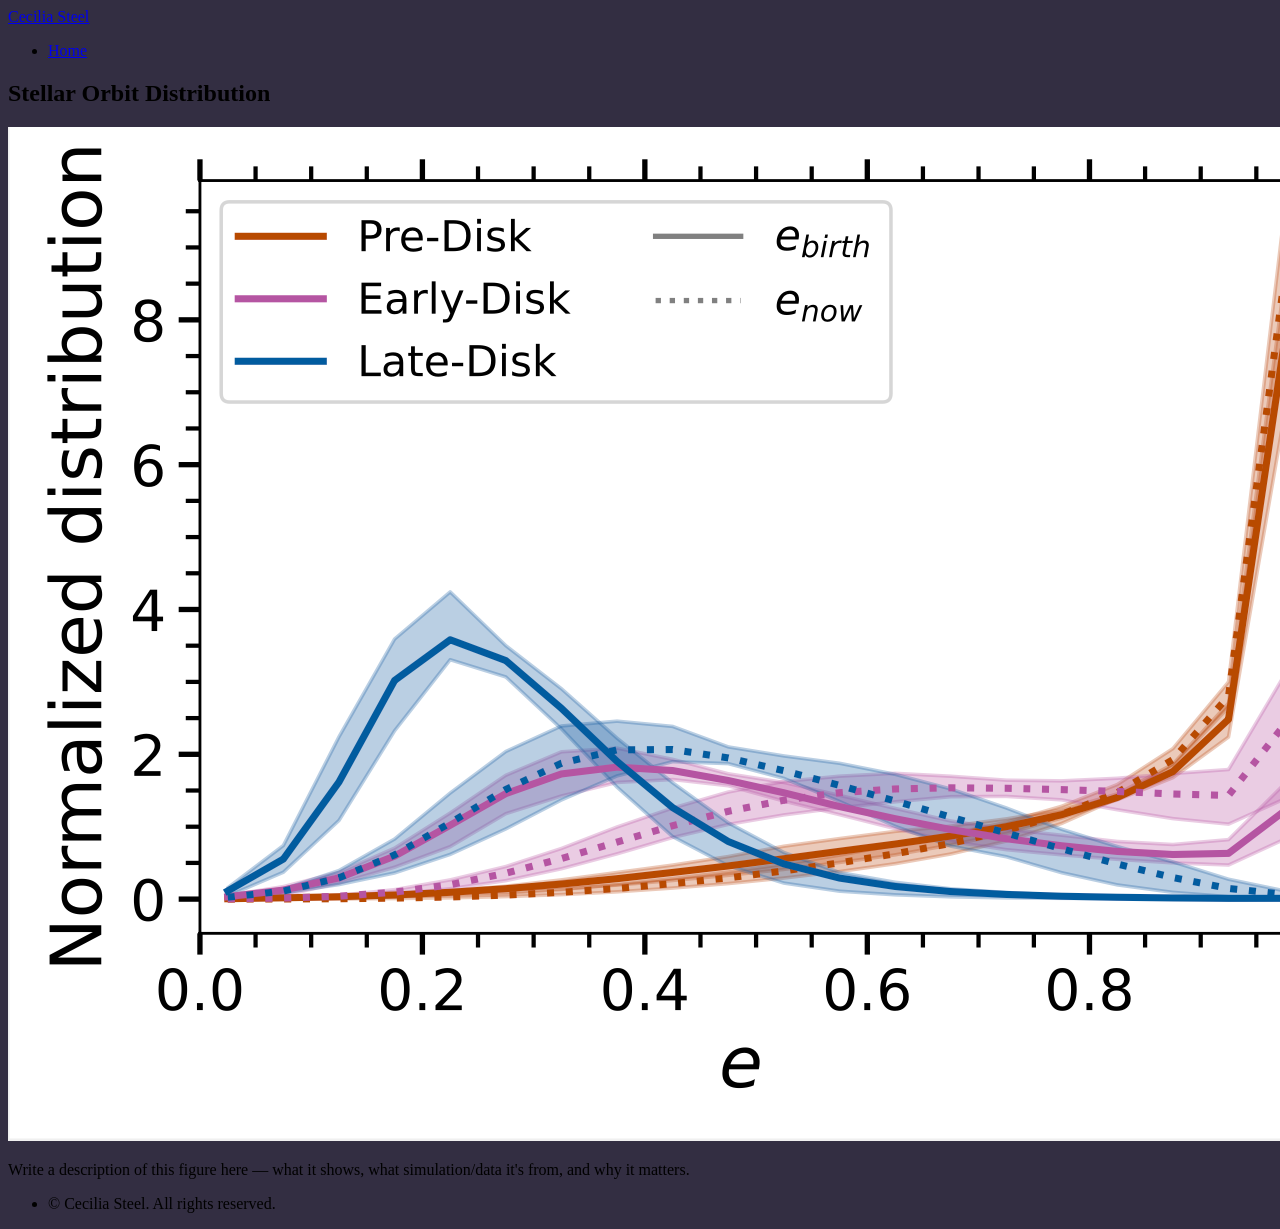
==== commit 62f0ddda: "Refactor figure layout in figure1.html" ====
--- a/figure1.html
+++ b/figure1.html
@@ -19,11 +19,13 @@
 		</header>
 		<div id="wrapper">
 			<section id="main" class="wrapper">
-				<div class="inner">
-					<h1 class="major">Stellar Orbit Distribution</h1>
-					<span class="image fit"><img src="images/edist.png" alt="" /></span>
-					<p>Write a description of this figure here — what it shows, what simulation/data it's from, and why it matters.</p>
-				</div>
+			    <div class="inner">
+			        <h1 class="major">Stellar Orbit Distribution</h1>
+			        <div id="figure-content">
+			            <span class="image fit" id="figure-image"><img src="images/edist.png" alt="" /></span>
+			            <p>Write a description of this figure here — what it shows, what simulation/data it's from, and why it matters.</p>
+			        </div>
+			    </div>
 			</section>
 		</div>
 		<footer id="footer" class="wrapper alt">
--- a/assets/css/custom.css
+++ b/assets/css/custom.css
@@ -130,15 +130,22 @@
 }
 
 .spotlights > section > .image {
-    width: auto !important;
-    height: auto !important;
-    background: none !important; /* turns off the crop/cover trick completely */
+    width: 25em !important;
+    background: none !important;
+    background-image: none !important;
 }
 
 .spotlights > section > .image img {
     display: block !important;
-    width: auto !important;
+    width: 100% !important;
     height: auto !important;
     max-width: 100%;
-    max-height: 500px; /* caps how tall any image can display, adjust to taste */
 }
+
+#main.wrapper {
+    background-color: #332E42 !important;
+}
+
+body {
+    background-color: #332E42;
+}
